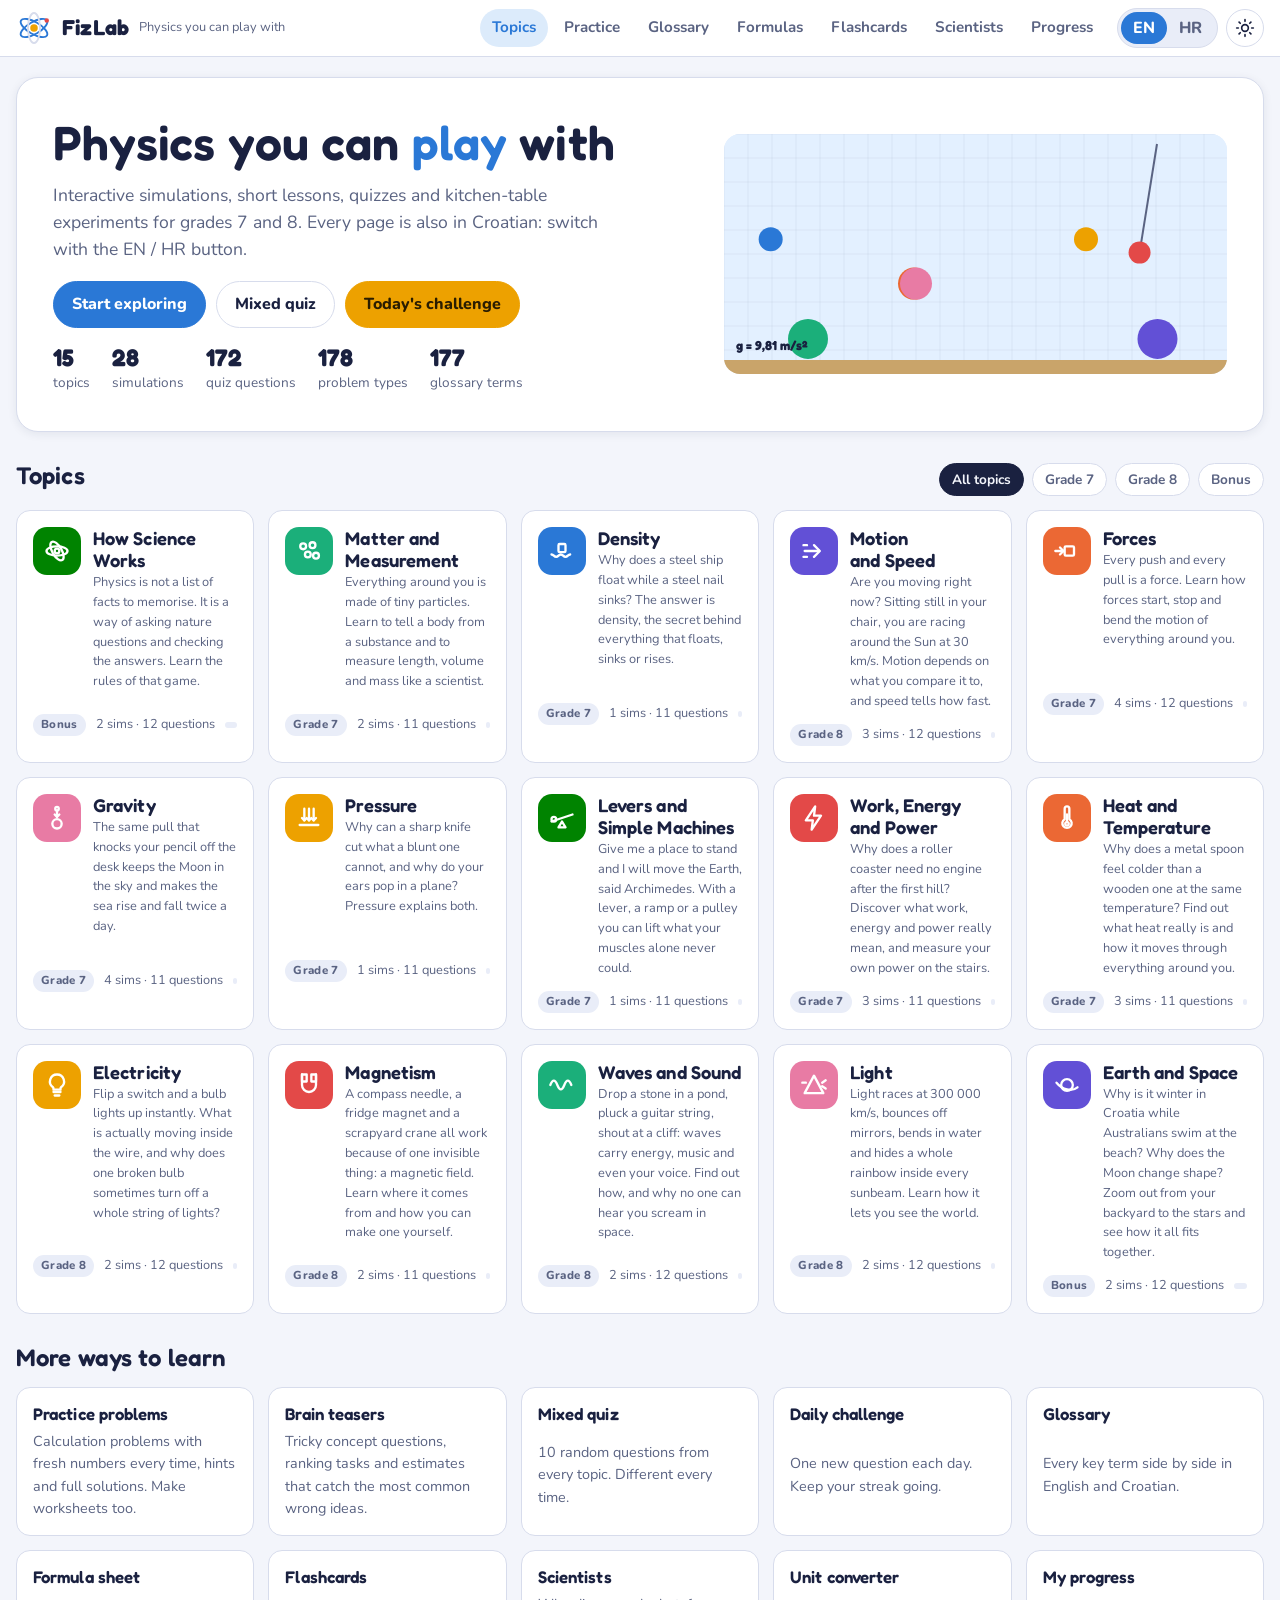
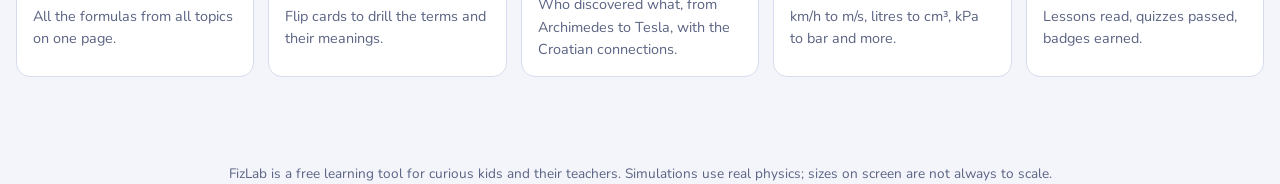
==== index.html @ 3a92bb30 "FizLab: bilingual physics learning app Co-Authored-By: Claude Fable 5.1 <noreply@anthropic.com>" ====
<!doctype html>
<html lang="en">
<head>
<meta charset="utf-8">
<meta name="viewport" content="width=device-width, initial-scale=1, viewport-fit=cover">
<title>FizLab</title>
<meta name="claude:viewport-fit-sides" content="cover">
<meta name="description" content="Interactive physics simulations, lessons and quizzes for elementary school, in English and Croatian.">
<link rel="preconnect" href="https://fonts.googleapis.com">
<link rel="stylesheet" href="https://fonts.googleapis.com/css2?family=Fredoka:wght@500;600;700&family=Nunito:ital,wght@0,400;0,700;0,800;1,400&display=swap">
<link rel="stylesheet" href="css/app.css">
</head>
<body>
<header class="topbar">
  <div class="topbar-inner">
    <a class="brand" href="#home" id="brand">
      <svg class="brand-mark" viewBox="0 0 48 48" aria-hidden="true">
        <ellipse cx="24" cy="24" rx="20" ry="8" fill="none" stroke="var(--accent)" stroke-width="2.5" transform="rotate(-30 24 24)"/>
        <ellipse cx="24" cy="24" rx="20" ry="8" fill="none" stroke="var(--accent)" stroke-width="2.5" transform="rotate(30 24 24)"/>
        <ellipse cx="24" cy="24" rx="20" ry="8" fill="none" stroke="var(--line)" stroke-width="2.5" transform="rotate(90 24 24)"/>
        <circle cx="24" cy="24" r="5" fill="var(--accent2)"/>
        <circle cx="41" cy="14" r="3" fill="var(--c8)"/>
      </svg>
      <span class="brand-name">FizLab</span>
      <span class="brand-tag" data-i18n="tagline"></span>
    </a>
    <nav class="nav" id="nav" aria-label="Main"></nav>
    <div class="top-tools">
      <div class="lang-switch" role="group" aria-label="Language">
        <button type="button" data-lang="en" class="is-active">EN</button>
        <button type="button" data-lang="hr">HR</button>
      </div>
      <button type="button" class="icon-btn" id="themeBtn" aria-label="Toggle theme">
        <svg viewBox="0 0 24 24" fill="none" stroke="currentColor" stroke-width="2" stroke-linecap="round" aria-hidden="true"><circle cx="12" cy="12" r="4"/><path d="M12 2v2M12 20v2M4.9 4.9l1.4 1.4M17.7 17.7l1.4 1.4M2 12h2M20 12h2M4.9 19.1l1.4-1.4M17.7 6.3l1.4-1.4"/></svg>
      </button>
    </div>
  </div>
</header>

<div class="app" id="app">
  <aside class="rail" id="rail"></aside>
  <main id="main" tabindex="-1"></main>
</div>
<footer class="foot" id="foot"></footer>
<div class="toast" id="toast" role="status" aria-live="polite"></div>

<!-- simulation toolkit + simulations -->
<script src="js/sims/_core.js"></script>
<script src="js/sims/freefall.js"></script>
<script src="js/sims/motion.js"></script>
<script src="js/sims/forces.js"></script>
<script src="js/sims/pendulum.js"></script>
<script src="js/sims/space.js"></script>
<script src="js/sims/density.js"></script>
<script src="js/sims/pressure.js"></script>
<script src="js/sims/lever.js"></script>
<script src="js/sims/states.js"></script>
<script src="js/sims/energy.js"></script>
<script src="js/sims/heat.js"></script>
<script src="js/sims/heattransfer.js"></script>
<script src="js/sims/spring.js"></script>
<script src="js/sims/circuit.js"></script>
<script src="js/sims/static.js"></script>
<script src="js/sims/magnet.js"></script>
<script src="js/sims/electromagnet.js"></script>
<script src="js/sims/waves.js"></script>
<script src="js/sims/sound.js"></script>
<script src="js/sims/light.js"></script>
<script src="js/sims/color.js"></script>
<script src="js/sims/motiongraphs.js"></script>
<script src="js/sims/galileo.js"></script>
<script src="js/sims/circular.js"></script>
<script src="js/sims/forcepairs.js"></script>
<script src="js/sims/energybars.js"></script>
<script src="js/sims/measure.js"></script>
<script src="js/sims/inquiry.js"></script>
<!-- topic content -->
<script src="js/content/_registry.js"></script>
<script src="js/content/matter.js"></script>
<script src="js/content/density.js"></script>
<script src="js/content/motion.js"></script>
<script src="js/content/forces.js"></script>
<script src="js/content/gravity.js"></script>
<script src="js/content/pressure.js"></script>
<script src="js/content/levers.js"></script>
<script src="js/content/energy.js"></script>
<script src="js/content/heat.js"></script>
<script src="js/content/electricity.js"></script>
<script src="js/content/magnetism.js"></script>
<script src="js/content/waves.js"></script>
<script src="js/content/light.js"></script>
<script src="js/content/space.js"></script>
<script src="js/content/science.js"></script>
<script src="js/content/summaries.js"></script>
<script src="js/content/concepts.js"></script>
<script src="js/content/scientists.js"></script>
<!-- practice problems -->
<script src="js/problems/matter.js"></script>
<script src="js/problems/density.js"></script>
<script src="js/problems/motion.js"></script>
<script src="js/problems/forces.js"></script>
<script src="js/problems/gravity.js"></script>
<script src="js/problems/pressure.js"></script>
<script src="js/problems/levers.js"></script>
<script src="js/problems/energy.js"></script>
<script src="js/problems/heat.js"></script>
<script src="js/problems/electricity.js"></script>
<script src="js/problems/magnetism.js"></script>
<script src="js/problems/waves.js"></script>
<script src="js/problems/light.js"></script>
<script src="js/problems/space.js"></script>
<script src="js/problems/science.js"></script>
<!-- app -->
<script src="js/i18n.js"></script>
<script src="js/practice.js"></script>
<script src="js/app.js"></script>
</body>
</html>
---- css/app.css ----
/* FizLab — stylesheet
   Layout concept: "lab bench" — sticky top bar, a topic rail on wide screens,
   a content panel with Lesson / Simulation / Quiz / At-home tabs; home shows topic cards. */
:root {
  --font-display: 'Fredoka', 'Nunito', system-ui, sans-serif;
  --font-body: 'Nunito', system-ui, -apple-system, 'Segoe UI', sans-serif;
  --bg: #f3f5fb; --surface: #ffffff; --surface2: #e9edf8; --fg: #1a2140; --muted: #5a6382; --line: #d7dcec;
  --accent: #2a78d6; --accent-ink: #ffffff; --accent-soft: #dcebfb;
  --accent2: #eda100; --accent2-soft: #fff1cc;
  --good: #1f9254; --good-soft: #dcf5e6; --warn: #d08700; --warn-soft: #fff3d6; --bad: #d23c3c; --bad-soft: #fde1e1;
  --c1: #2a78d6; --c2: #eb6834; --c3: #1baf7a; --c4: #eda100; --c5: #e87ba4; --c6: #008300; --c7: #6250d6; --c8: #e34948;
  --sky: #e3f0ff; --ground: #c9a46a; --water: #8ec5f5;
  --shadow: 0 2px 10px rgba(26, 33, 64, .08);
  --radius: 14px;
  --rail-w: 264px;
}
@media (prefers-color-scheme: dark) {
  :root:not([data-theme="light"]) {
    --bg: #0e1322; --surface: #171d33; --surface2: #202842; --fg: #e9ecf8; --muted: #a4acc8; --line: #2d3657;
    --accent: #3987e5; --accent-ink: #ffffff; --accent-soft: #1d3457;
    --accent2: #f0b429; --accent2-soft: #3d3012;
    --good: #35b36f; --good-soft: #15321f; --warn: #e5a52c; --warn-soft: #3a2d10; --bad: #ee6b6b; --bad-soft: #3d1a1a;
    --c1: #3987e5; --c2: #d95926; --c3: #199e70; --c4: #c98500; --c5: #d55181; --c6: #008300; --c7: #9085e9; --c8: #e66767;
    --sky: #1a2744; --ground: #6b5533; --water: #2d5f99;
    --shadow: 0 2px 12px rgba(0, 0, 0, .35);
    color-scheme: dark;
  }
}
:root[data-theme="dark"] {
  --bg: #0e1322; --surface: #171d33; --surface2: #202842; --fg: #e9ecf8; --muted: #a4acc8; --line: #2d3657;
  --accent: #3987e5; --accent-ink: #ffffff; --accent-soft: #1d3457;
  --accent2: #f0b429; --accent2-soft: #3d3012;
  --good: #35b36f; --good-soft: #15321f; --warn: #e5a52c; --warn-soft: #3a2d10; --bad: #ee6b6b; --bad-soft: #3d1a1a;
  --c1: #3987e5; --c2: #d95926; --c3: #199e70; --c4: #c98500; --c5: #d55181; --c6: #008300; --c7: #9085e9; --c8: #e66767;
  --sky: #1a2744; --ground: #6b5533; --water: #2d5f99;
  --shadow: 0 2px 12px rgba(0, 0, 0, .35);
  color-scheme: dark;
}

* { box-sizing: border-box; }
html { height: 100%; }
body {
  margin: 0; min-height: 100%;
  background: var(--bg); color: var(--fg);
  font-family: var(--font-body); font-size: 16px; line-height: 1.55;
  -webkit-font-smoothing: antialiased;
}
body::before { content: ""; position: fixed; inset: 0 0 auto; height: env(safe-area-inset-top, 0px); z-index: 60; background: var(--surface); }
h1, h2, h3, h4 { font-family: var(--font-display); font-weight: 600; line-height: 1.2; margin: 0; text-wrap: balance; letter-spacing: .005em; }
p { margin: 0; }
a { color: var(--accent); }
button { font-family: inherit; font-size: inherit; color: inherit; }
:focus-visible { outline: 3px solid var(--accent); outline-offset: 2px; border-radius: 6px; }
[hidden] { display: none !important; }
.num { font-variant-numeric: tabular-nums; }
.visually-hidden { position: absolute; width: 1px; height: 1px; overflow: hidden; clip: rect(0 0 0 0); white-space: nowrap; }

/* ---------- top bar ---------- */
.topbar {
  position: sticky; top: env(safe-area-inset-top, 0px); z-index: 50;
  background: var(--surface); border-bottom: 1px solid var(--line);
  padding-left: max(16px, env(safe-area-inset-left, 0px)); padding-right: max(16px, env(safe-area-inset-right, 0px));
}
.topbar-inner { max-width: 1280px; margin: 0 auto; display: flex; align-items: center; gap: 8px 12px; min-height: 56px; flex-wrap: wrap; padding-block: 6px; }
.brand { display: flex; align-items: center; gap: 10px; text-decoration: none; color: inherit; margin-right: auto; order: 1; }
.top-tools { order: 2; }
.nav { order: 3; flex: 1 1 100%; overflow-x: auto; flex-wrap: nowrap; scrollbar-width: none; -webkit-overflow-scrolling: touch; margin: 0 -4px; padding: 0 4px 2px; }
.nav::-webkit-scrollbar { display: none; }
@media (min-width: 900px) { .nav { order: 2; flex: 0 1 auto; overflow: visible; margin: 0; padding: 0; } .top-tools { order: 3; } }
.brand-mark { width: 36px; height: 36px; flex: none; }
.brand-name { font-family: var(--font-display); font-weight: 700; font-size: 1.35rem; letter-spacing: .01em; }
.brand-tag { font-size: .8rem; color: var(--muted); display: none; }
@media (min-width: 720px) { .brand-tag { display: block; } }
.nav { display: flex; gap: 4px; }
.nav a {
  text-decoration: none; color: var(--muted); padding: 7px 12px; border-radius: 999px; font-weight: 700; font-size: .95rem; white-space: nowrap;
}
.nav a:hover { background: var(--surface2); color: var(--fg); }
.nav a.is-active { background: var(--accent-soft); color: var(--accent); }
.top-tools { display: flex; align-items: center; gap: 8px; }

.lang-switch { display: inline-flex; border: 1px solid var(--line); border-radius: 999px; padding: 3px; background: var(--surface2); }
.lang-switch button {
  border: 0; background: transparent; padding: 5px 12px; border-radius: 999px; font-weight: 800; cursor: pointer; color: var(--muted);
}
.lang-switch button.is-active { background: var(--accent); color: var(--accent-ink); }
.icon-btn { border: 1px solid var(--line); background: var(--surface); width: 38px; height: 38px; border-radius: 50%; cursor: pointer; display: inline-grid; place-items: center; }
.icon-btn:hover { background: var(--surface2); }
.icon-btn svg { width: 20px; height: 20px; }

/* ---------- app frame ---------- */
.app {
  max-width: 1280px; margin: 0 auto;
  padding-left: max(16px, env(safe-area-inset-left, 0px)); padding-right: max(16px, env(safe-area-inset-right, 0px));
  padding-block: 20px 56px;
  display: grid; grid-template-columns: 1fr; gap: 24px;
}
@media (min-width: 1000px) {
  .app.has-rail { grid-template-columns: var(--rail-w) minmax(0, 1fr); }
}
.rail { display: none; }
@media (min-width: 1000px) {
  .app.has-rail .rail { display: block; position: sticky; top: calc(76px + env(safe-area-inset-top, 0px)); align-self: start; max-height: calc(100vh - 100px); overflow: auto; }
}
.rail h2 { font-size: .8rem; text-transform: uppercase; letter-spacing: .08em; color: var(--muted); font-family: var(--font-body); font-weight: 800; margin: 8px 12px 6px; }
.rail-list { list-style: none; margin: 0 0 14px; padding: 0; display: grid; gap: 2px; }
.rail-list a { display: flex; align-items: center; gap: 10px; text-decoration: none; color: inherit; padding: 8px 12px; border-radius: 10px; font-weight: 700; font-size: .95rem; }
.rail-list a:hover { background: var(--surface2); }
.rail-list a.is-active { background: var(--accent-soft); color: var(--accent); }
.rail-list .dot { width: 10px; height: 10px; border-radius: 50%; flex: none; }
.rail-list .pct { margin-left: auto; font-size: .75rem; color: var(--muted); }
main { min-width: 0; }

/* ---------- home ---------- */
.hero {
  background: var(--surface); border: 1px solid var(--line); border-radius: 22px; padding: 28px; display: grid; gap: 18px; grid-template-columns: 1fr; align-items: center;
  box-shadow: var(--shadow); overflow: hidden; position: relative;
}
@media (min-width: 820px) { .hero { grid-template-columns: 1.3fr 1fr; padding: 36px; } }
.hero h1 { font-size: clamp(1.9rem, 4vw, 3rem); }
.hero h1 em { font-style: normal; color: var(--accent); }
.hero .lede { color: var(--muted); font-size: 1.1rem; max-width: 52ch; margin-top: 10px; }
.hero-actions { display: flex; gap: 10px; flex-wrap: wrap; margin-top: 18px; }
.hero-art { min-height: 200px; }
.hero-art canvas { width: 100%; height: 240px; display: block; border-radius: 16px; background: var(--sky); }
.stats { display: flex; gap: 22px; flex-wrap: wrap; margin-top: 18px; }
.stat b { font-family: var(--font-display); font-size: 1.5rem; display: block; line-height: 1; }
.stat span { font-size: .85rem; color: var(--muted); }

.section-head { display: flex; align-items: baseline; justify-content: space-between; gap: 12px; flex-wrap: wrap; margin: 30px 0 14px; }
.section-head h2 { font-size: 1.5rem; }
.chips { display: flex; gap: 8px; flex-wrap: wrap; }
.chip { border: 1px solid var(--line); background: var(--surface); border-radius: 999px; padding: 6px 12px; font-weight: 700; font-size: .85rem; cursor: pointer; color: var(--muted); }
.chip.is-active { background: var(--fg); color: var(--bg); border-color: var(--fg); }

.topic-grid { display: grid; grid-template-columns: repeat(auto-fill, minmax(230px, 1fr)); gap: 14px; }
.topic-card {
  position: relative; text-align: left; border: 1px solid var(--line); background: var(--surface); border-radius: var(--radius); padding: 16px; cursor: pointer;
  display: grid; grid-template-columns: 48px 1fr; gap: 12px; align-items: start; transition: transform .15s ease, box-shadow .15s ease; text-decoration: none; color: inherit;
}
.topic-card:hover { transform: translateY(-2px); box-shadow: var(--shadow); }
.topic-icon { width: 48px; height: 48px; border-radius: 14px; display: grid; place-items: center; color: #fff; }
.topic-icon svg { width: 28px; height: 28px; }
.topic-card h3 { font-size: 1.15rem; }
.topic-card .tag { font-size: .8rem; color: var(--muted); margin-top: 2px; }
.topic-card .meta { grid-column: 1 / -1; display: flex; gap: 10px; align-items: center; font-size: .8rem; color: var(--muted); }
.progress-bar { flex: 1; height: 6px; background: var(--surface2); border-radius: 999px; overflow: hidden; }
.progress-bar i { display: block; height: 100%; background: var(--good); border-radius: 999px; }
.grade-pill { font-size: .72rem; font-weight: 800; padding: 2px 8px; border-radius: 999px; background: var(--surface2); color: var(--muted); letter-spacing: .03em; }

.quick-grid { display: grid; grid-template-columns: repeat(auto-fill, minmax(220px, 1fr)); gap: 14px; }
.quick-card { border: 1px solid var(--line); background: var(--surface); border-radius: var(--radius); padding: 16px; text-align: left; cursor: pointer; display: grid; gap: 6px; text-decoration: none; color: inherit; }
.quick-card:hover { box-shadow: var(--shadow); }
.quick-card h3 { font-size: 1.05rem; }
.quick-card p { color: var(--muted); font-size: .9rem; }

/* ---------- buttons ---------- */
.btn { border: 1px solid var(--line); background: var(--surface); color: var(--fg); padding: 10px 18px; border-radius: 999px; font-weight: 800; cursor: pointer; display: inline-flex; align-items: center; gap: 8px; text-decoration: none; }
.btn:hover { background: var(--surface2); }
.btn.primary { background: var(--accent); color: var(--accent-ink); border-color: var(--accent); }
.btn.primary:hover { filter: brightness(1.08); }
.btn.warm { background: var(--accent2); color: #2a1d00; border-color: var(--accent2); }
.btn.ghost { background: transparent; }
.btn:disabled { opacity: .5; cursor: default; }
.btn.sm { padding: 6px 12px; font-size: .9rem; }

/* ---------- topic view ---------- */
.topic-head { display: grid; gap: 10px; margin-bottom: 18px; }
.topic-head .crumbs { font-size: .9rem; color: var(--muted); display: flex; gap: 8px; align-items: center; }
.topic-head .crumbs a { color: var(--muted); text-decoration: none; font-weight: 700; }
.topic-head .crumbs a:hover { color: var(--accent); }
.topic-title { display: flex; align-items: center; gap: 14px; flex-wrap: wrap; }
.topic-title h1 { font-size: clamp(1.6rem, 3vw, 2.3rem); }
.topic-title .topic-icon { width: 54px; height: 54px; }
.topic-head .lede { color: var(--muted); max-width: 70ch; font-size: 1.05rem; }

.tabs { display: flex; gap: 4px; border-bottom: 2px solid var(--line); margin-bottom: 20px; overflow-x: auto; }
.tabs button { border: 0; background: transparent; padding: 10px 14px; font-weight: 800; color: var(--muted); cursor: pointer; border-bottom: 3px solid transparent; margin-bottom: -2px; white-space: nowrap; display: inline-flex; gap: 8px; align-items: center; }
.tabs button.is-active { color: var(--accent); border-bottom-color: var(--accent); }
.tabs .done { width: 8px; height: 8px; border-radius: 50%; background: var(--good); display: inline-block; }

/* lesson */
.lesson { display: grid; gap: 22px; grid-template-columns: 1fr; }
@media (min-width: 1100px) { .lesson { grid-template-columns: minmax(0, 1fr) 300px; align-items: start; } }
.prose { max-width: 68ch; min-width: 0; font-size: 1.05rem; }
.prose section { margin-bottom: 26px; }
.prose h3 { font-size: 1.35rem; margin-bottom: 8px; }
.prose p { margin-bottom: 10px; }
.prose p:last-child { margin-bottom: 0; }
.prose .fig { margin: 12px 0; background: var(--surface); border: 1px solid var(--line); border-radius: 12px; padding: 10px; overflow-x: auto; }
.prose .fig svg { max-width: 100%; height: auto; display: block; margin: 0 auto; }
.prose ul { margin: 6px 0 10px; padding-left: 22px; }
.aside { display: grid; gap: 14px; min-width: 0; }
.panel { background: var(--surface); border: 1px solid var(--line); border-radius: var(--radius); padding: 16px; }
.panel h4 { font-size: .8rem; text-transform: uppercase; letter-spacing: .08em; color: var(--muted); font-family: var(--font-body); font-weight: 800; margin-bottom: 10px; }
.formula { font-family: var(--font-display); font-size: 1.45rem; padding: 8px 0 2px; }
.formula-row { padding: 8px 0; border-top: 1px solid var(--line); }
.formula-row:first-of-type { border-top: 0; }
.formula-row .desc { font-size: .9rem; color: var(--muted); }
.formula-row .units { font-size: .85rem; color: var(--fg); }
.terms { display: grid; gap: 8px; }
.term { display: grid; gap: 2px; }
.term b { font-weight: 800; }
.term span { font-size: .9rem; color: var(--muted); }
.term .alt { font-size: .8rem; color: var(--accent); font-weight: 700; }
.callout { border-left: 4px solid var(--accent2); background: var(--accent2-soft); border-radius: 10px; padding: 12px 14px; }
.callout h4 { color: var(--fg); }

/* sim */
.sim-head { display: flex; gap: 10px; align-items: center; flex-wrap: wrap; margin-bottom: 12px; }
.sim-head .summary { color: var(--muted); flex: 1 1 260px; }
.sim-wrap { display: grid; gap: 18px; grid-template-columns: 1fr; }
@media (min-width: 1100px) { .sim-wrap { grid-template-columns: minmax(0, 1fr) 280px; align-items: start; } }
.sim-stage { min-width: 0; background: var(--surface); border: 1px solid var(--line); border-radius: var(--radius); padding: 12px; }
.sk-canvas-wrap { width: 100%; }
.sk-canvas { display: block; width: 100%; border-radius: 10px; background: var(--sky); touch-action: none; }
.sim-tasks ol { margin: 0; padding: 0; list-style: none; display: grid; gap: 8px; }
.sim-tasks li { display: flex; gap: 10px; align-items: flex-start; font-size: .95rem; }
.sim-tasks input { margin-top: 4px; width: 18px; height: 18px; accent-color: var(--good); flex: none; }
.sim-tasks li.done label { text-decoration: line-through; color: var(--muted); }

/* SimKit controls */
.sk-controls { display: grid; grid-template-columns: repeat(auto-fit, minmax(170px, 1fr)); gap: 10px 16px; margin-top: 12px; align-items: end; }
.sk-field { display: grid; gap: 4px; min-width: 0; }
.sk-field.is-disabled { opacity: .45; }
.sk-label { font-size: .8rem; font-weight: 800; color: var(--muted); letter-spacing: .02em; }
.sk-slider-row { display: flex; align-items: center; gap: 10px; }
.sk-slider { flex: 1; accent-color: var(--accent); height: 28px; margin: 0; min-width: 0; }
.sk-value { font-variant-numeric: tabular-nums; font-weight: 800; min-width: 64px; text-align: right; font-size: .95rem; white-space: nowrap; }
.sk-btn { border: 1px solid var(--line); background: var(--surface2); color: var(--fg); padding: 9px 14px; border-radius: 999px; font-weight: 800; cursor: pointer; white-space: nowrap; }
.sk-btn:hover { filter: brightness(1.04); }
.sk-btn.primary { background: var(--accent); color: var(--accent-ink); border-color: var(--accent); }
.sk-btn.is-active { outline: 3px solid var(--accent-soft); }
.sk-btn:disabled { opacity: .5; cursor: default; }
.sk-field-btn { align-self: end; }
.sk-select { border: 1px solid var(--line); background: var(--surface); color: var(--fg); padding: 8px 10px; border-radius: 10px; font-weight: 700; min-width: 0; }
.sk-field-toggle { grid-template-columns: auto 1fr; align-items: center; gap: 10px; padding: 4px 0 6px; }
.sk-field-toggle .sk-label { font-size: .95rem; color: var(--fg); font-weight: 700; }
.sk-switch { position: relative; width: 44px; height: 26px; display: inline-block; }
.sk-switch .sk-check { position: absolute; inset: 0; width: 100%; height: 100%; margin: 0; opacity: 0; cursor: pointer; }
.sk-switch-knob { position: absolute; inset: 0; background: var(--line); border-radius: 999px; transition: background .15s; pointer-events: none; }
.sk-switch-knob::after { content: ""; position: absolute; top: 3px; left: 3px; width: 20px; height: 20px; border-radius: 50%; background: var(--surface); transition: transform .15s; box-shadow: 0 1px 3px rgba(0,0,0,.25); }
.sk-check:checked + .sk-switch-knob { background: var(--accent); }
.sk-check:checked + .sk-switch-knob::after { transform: translateX(18px); }
.sk-check:focus-visible + .sk-switch-knob { outline: 3px solid var(--accent); outline-offset: 2px; }
.sk-seg { display: inline-flex; flex-wrap: wrap; gap: 4px; background: var(--surface2); padding: 4px; border-radius: 12px; justify-self: start; }
@media (min-width: 560px) { .sk-field-seg { grid-column: span 2; } }
.sk-seg-btn { border: 0; background: transparent; padding: 6px 12px; border-radius: 9px; font-weight: 800; cursor: pointer; color: var(--muted); font-size: .9rem; }
.sk-seg-btn.is-active { background: var(--surface); color: var(--fg); box-shadow: 0 1px 3px rgba(0,0,0,.12); }
.sk-field-readout .sk-readout { display: flex; align-items: baseline; gap: 6px; padding: 6px 10px; background: var(--surface2); border-radius: 10px; }
.sk-readout-value { font-family: var(--font-display); font-size: 1.3rem; font-variant-numeric: tabular-nums; }
.sk-readout-unit { color: var(--muted); font-size: .9rem; }
.sk-note { grid-column: 1 / -1; color: var(--muted); font-size: .9rem; margin: 0; }

/* quiz */
.quiz { max-width: 760px; }
.quiz-top { display: flex; align-items: center; justify-content: space-between; gap: 12px; margin-bottom: 14px; flex-wrap: wrap; }
.quiz-top .progress-bar { flex: 1 1 160px; height: 10px; }
.quiz-card { background: var(--surface); border: 1px solid var(--line); border-radius: var(--radius); padding: 22px; display: grid; gap: 16px; }
.quiz-q { font-size: 1.25rem; font-weight: 700; }
.quiz-type { font-size: .78rem; text-transform: uppercase; letter-spacing: .08em; color: var(--muted); font-weight: 800; }
.options { display: grid; gap: 10px; }
.option { text-align: left; border: 2px solid var(--line); background: var(--surface); border-radius: 12px; padding: 12px 14px; cursor: pointer; display: flex; gap: 12px; align-items: center; font-size: 1.02rem; }
.option:hover:not(:disabled) { border-color: var(--accent); }
.option .key { width: 28px; height: 28px; border-radius: 8px; background: var(--surface2); display: inline-grid; place-items: center; font-weight: 800; font-size: .9rem; flex: none; }
.option.correct { border-color: var(--good); background: var(--good-soft); }
.option.wrong { border-color: var(--bad); background: var(--bad-soft); }
.option:disabled { cursor: default; }
.num-answer { display: flex; gap: 10px; align-items: center; flex-wrap: wrap; }
.num-answer input { font: inherit; font-size: 1.1rem; padding: 10px 12px; border: 2px solid var(--line); border-radius: 10px; width: 160px; background: var(--surface); color: var(--fg); font-variant-numeric: tabular-nums; }
.num-answer .unit { font-weight: 800; color: var(--muted); }
.feedback { border-radius: 12px; padding: 12px 14px; display: grid; gap: 4px; }
.feedback.ok { background: var(--good-soft); border-left: 4px solid var(--good); }
.feedback.no { background: var(--bad-soft); border-left: 4px solid var(--bad); }
.feedback b { font-weight: 800; }
.quiz-actions { display: flex; gap: 10px; justify-content: flex-end; flex-wrap: wrap; }
.result { text-align: center; display: grid; gap: 14px; justify-items: center; padding: 10px; }
.score-ring { width: 150px; height: 150px; position: relative; }
.score-ring svg { width: 100%; height: 100%; transform: rotate(-90deg); }
.score-ring .label { position: absolute; inset: 0; display: grid; place-items: center; font-family: var(--font-display); font-size: 2rem; }
.result p { color: var(--muted); max-width: 44ch; }

/* at home */
.experiment { display: grid; gap: 16px; grid-template-columns: 1fr; max-width: 900px; }
@media (min-width: 820px) { .experiment { grid-template-columns: 1fr 1fr; } }
.experiment .panel ol, .experiment .panel ul { margin: 0; padding-left: 20px; display: grid; gap: 6px; }
.experiment .wide { grid-column: 1 / -1; }
.safety { border-left: 4px solid var(--warn); background: var(--warn-soft); border-radius: 10px; padding: 10px 14px; font-size: .95rem; }

/* glossary / formulas / flashcards / progress */
.toolbar { display: flex; gap: 10px; align-items: center; flex-wrap: wrap; margin-bottom: 16px; }
.search { font: inherit; padding: 10px 14px; border: 1px solid var(--line); border-radius: 999px; background: var(--surface); color: var(--fg); flex: 1 1 220px; min-width: 0; }
.table-wrap { overflow-x: auto; border: 1px solid var(--line); border-radius: var(--radius); background: var(--surface); }
table { border-collapse: collapse; width: 100%; min-width: 560px; }
th, td { text-align: left; padding: 10px 14px; border-bottom: 1px solid var(--line); vertical-align: top; }
th { font-size: .78rem; text-transform: uppercase; letter-spacing: .08em; color: var(--muted); }
tr:last-child td { border-bottom: 0; }
td b { font-weight: 800; }
td .alt { color: var(--accent); font-weight: 700; }
.formula-grid { display: grid; grid-template-columns: repeat(auto-fill, minmax(260px, 1fr)); gap: 14px; }
.formula-card { background: var(--surface); border: 1px solid var(--line); border-radius: var(--radius); padding: 16px; display: grid; gap: 6px; }
.formula-card .formula { font-size: 1.6rem; }
.formula-card .topic { font-size: .78rem; color: var(--muted); text-transform: uppercase; letter-spacing: .08em; font-weight: 800; }

.flash { max-width: 560px; margin: 0 auto; display: grid; gap: 14px; justify-items: center; }
.flashcard { width: 100%; aspect-ratio: 16 / 9; max-width: 100%; perspective: 1200px; cursor: pointer; border: 0; background: transparent; padding: 0; }
.flashcard-inner { position: relative; width: 100%; height: 100%; transition: transform .5s; transform-style: preserve-3d; }
.flashcard.is-flipped .flashcard-inner { transform: rotateY(180deg); }
.flash-face { position: absolute; inset: 0; backface-visibility: hidden; border-radius: 18px; border: 1px solid var(--line); background: var(--surface); display: grid; place-items: center; padding: 24px; text-align: center; font-size: 1.3rem; box-shadow: var(--shadow); }
.flash-face.back { transform: rotateY(180deg); background: var(--accent-soft); font-size: 1.05rem; }
.flash-face small { display: block; font-size: .78rem; color: var(--muted); text-transform: uppercase; letter-spacing: .08em; margin-bottom: 8px; font-weight: 800; }
@media (prefers-reduced-motion: reduce) { .flashcard-inner { transition: none; } .topic-card { transition: none; } }

.badges { display: grid; grid-template-columns: repeat(auto-fill, minmax(200px, 1fr)); gap: 12px; }
.badge { background: var(--surface); border: 1px solid var(--line); border-radius: var(--radius); padding: 14px; display: grid; grid-template-columns: 44px 1fr; gap: 12px; align-items: center; }
.badge.locked { opacity: .5; filter: grayscale(1); }
.badge-icon { width: 44px; height: 44px; border-radius: 50%; display: grid; place-items: center; background: var(--accent2-soft); color: var(--fg); font-size: 1.3rem; }
.badge b { display: block; }
.badge span { font-size: .85rem; color: var(--muted); }
.progress-table td .progress-bar { width: 140px; display: inline-block; vertical-align: middle; margin-right: 8px; }

.empty { color: var(--muted); padding: 24px; text-align: center; }
footer.foot { color: var(--muted); font-size: .85rem; text-align: center; padding: 30px 0 0; }
.toast { position: fixed; left: 50%; bottom: calc(20px + env(safe-area-inset-bottom, 0px)); transform: translateX(-50%); background: var(--fg); color: var(--bg); padding: 10px 16px; border-radius: 999px; font-weight: 700; box-shadow: var(--shadow); z-index: 80; opacity: 0; transition: opacity .25s; pointer-events: none; }
.toast.show { opacity: 1; }
.kbd { font-family: ui-monospace, monospace; font-size: .8rem; background: var(--surface2); padding: 1px 6px; border-radius: 6px; border: 1px solid var(--line); }

/* ---------- practice problems ---------- */
.practice { max-width: 820px; }
.practice-card { background: var(--surface); border: 1px solid var(--line); border-radius: var(--radius); padding: 22px; display: grid; gap: 14px; }
.practice-head { display: flex; justify-content: space-between; gap: 10px; flex-wrap: wrap; align-items: center; }
.practice-head a { text-decoration: none; }
.level-stars { font-size: .85rem; font-weight: 800; color: var(--accent2); letter-spacing: .05em; }
.practice-text { font-size: 1.15rem; font-weight: 700; line-height: 1.5; }
.practice-hint { background: var(--accent2-soft); border-left: 4px solid var(--accent2); border-radius: 10px; padding: 10px 14px; }
.practice-steps { background: var(--surface2); border-radius: 12px; padding: 12px 16px; }
.practice-steps ol { margin: 6px 0 0; padding-left: 22px; display: grid; gap: 4px; font-variant-numeric: tabular-nums; }
.practice-answer { margin-top: 8px; font-weight: 800; }
.practice-actions { justify-content: flex-start; }
.quiz-top .summary { color: var(--muted); flex: 1 1 260px; margin: 0; }
.worksheet { margin-top: 16px; }
.ws-list { margin: 0; padding-left: 26px; display: grid; gap: 14px; }
.ws-list li { background: var(--surface); border: 1px solid var(--line); border-radius: 12px; padding: 12px 14px 12px 10px; }
.ws-meta { display: flex; gap: 10px; align-items: center; margin-bottom: 4px; }
.ws-answer { display: none; margin-top: 8px; color: var(--good); }
.worksheet.show-answers .ws-answer { display: block; }
.summary-panel { margin-bottom: 26px; border-left: 4px solid var(--accent); }
.summary-list { margin: 0; padding-left: 20px; display: grid; gap: 6px; font-size: 1rem; }
.myth { padding: 8px 0; border-top: 1px solid var(--line); font-size: .92rem; display: grid; gap: 3px; }
.myth:first-of-type { border-top: 0; }
.myth-q { color: var(--muted); }
.myth-a b { color: var(--good); }
.worked { background: var(--surface); border: 1px solid var(--line); border-radius: var(--radius); padding: 18px; margin-top: 10px; }
.worked .practice-text { font-size: 1.05rem; }
.worked .practice-steps { margin-top: 10px; }

/* ---------- scientists ---------- */
.sci-grid { display: grid; gap: 12px; }
.sci-card { display: grid; grid-template-columns: 64px 1fr; gap: 14px; background: var(--surface); border: 1px solid var(--line); border-radius: var(--radius); padding: 16px; align-items: start; }
.sci-card.is-croatia { border-left: 4px solid var(--c8); }
.sci-year { font-family: var(--font-display); font-size: 1.2rem; color: var(--muted); padding-top: 4px; }
.sci-main { display: grid; gap: 6px; min-width: 0; }
.sci-main h3 { font-size: 1.25rem; }
.sci-meta { display: flex; gap: 8px; flex-wrap: wrap; align-items: center; color: var(--muted); font-size: .9rem; }
.sci-field { color: var(--accent); font-weight: 700; font-size: .95rem; }
.sci-body { display: grid; gap: 10px; margin-top: 4px; }
.sci-body .chips { display: inline-flex; }
.sci-body a.chip { text-decoration: none; }
.sci-main > .btn { justify-self: start; }

/* ---------- converter ---------- */
.converter { display: grid; gap: 12px; margin-bottom: 16px; }
.converter .toolbar { margin: 0; }
.conv-result { font-family: var(--font-display); font-size: 1.5rem; padding: 10px 14px; background: var(--accent-soft); border-radius: 12px; color: var(--fg); overflow-wrap: anywhere; }

/* ---------- brain teasers + guide ---------- */
.rank-pool { display: grid; gap: 8px; }
.rank-placed { margin: 0 0 12px; padding: 0; list-style: none; display: grid; gap: 6px; }
.rank-placed li { display: flex; gap: 10px; align-items: center; background: var(--surface2); border-radius: 10px; padding: 8px 12px; border: 2px solid transparent; }
.rank-placed li.correct { border-color: var(--good); background: var(--good-soft); }
.rank-placed li.wrong { border-color: var(--bad); background: var(--bad-soft); }
.rank-placed .key, .rank-pool .key { width: 28px; height: 28px; border-radius: 8px; background: var(--surface); display: inline-grid; place-items: center; font-weight: 800; font-size: .9rem; flex: none; }
.rank-correct { margin: 6px 0 0; padding-left: 22px; }
.guide { margin-top: 16px; }
.guide summary { cursor: pointer; font-weight: 800; color: var(--accent); }
.guide-steps { margin: 10px 0 0; padding-left: 22px; display: grid; gap: 6px; }
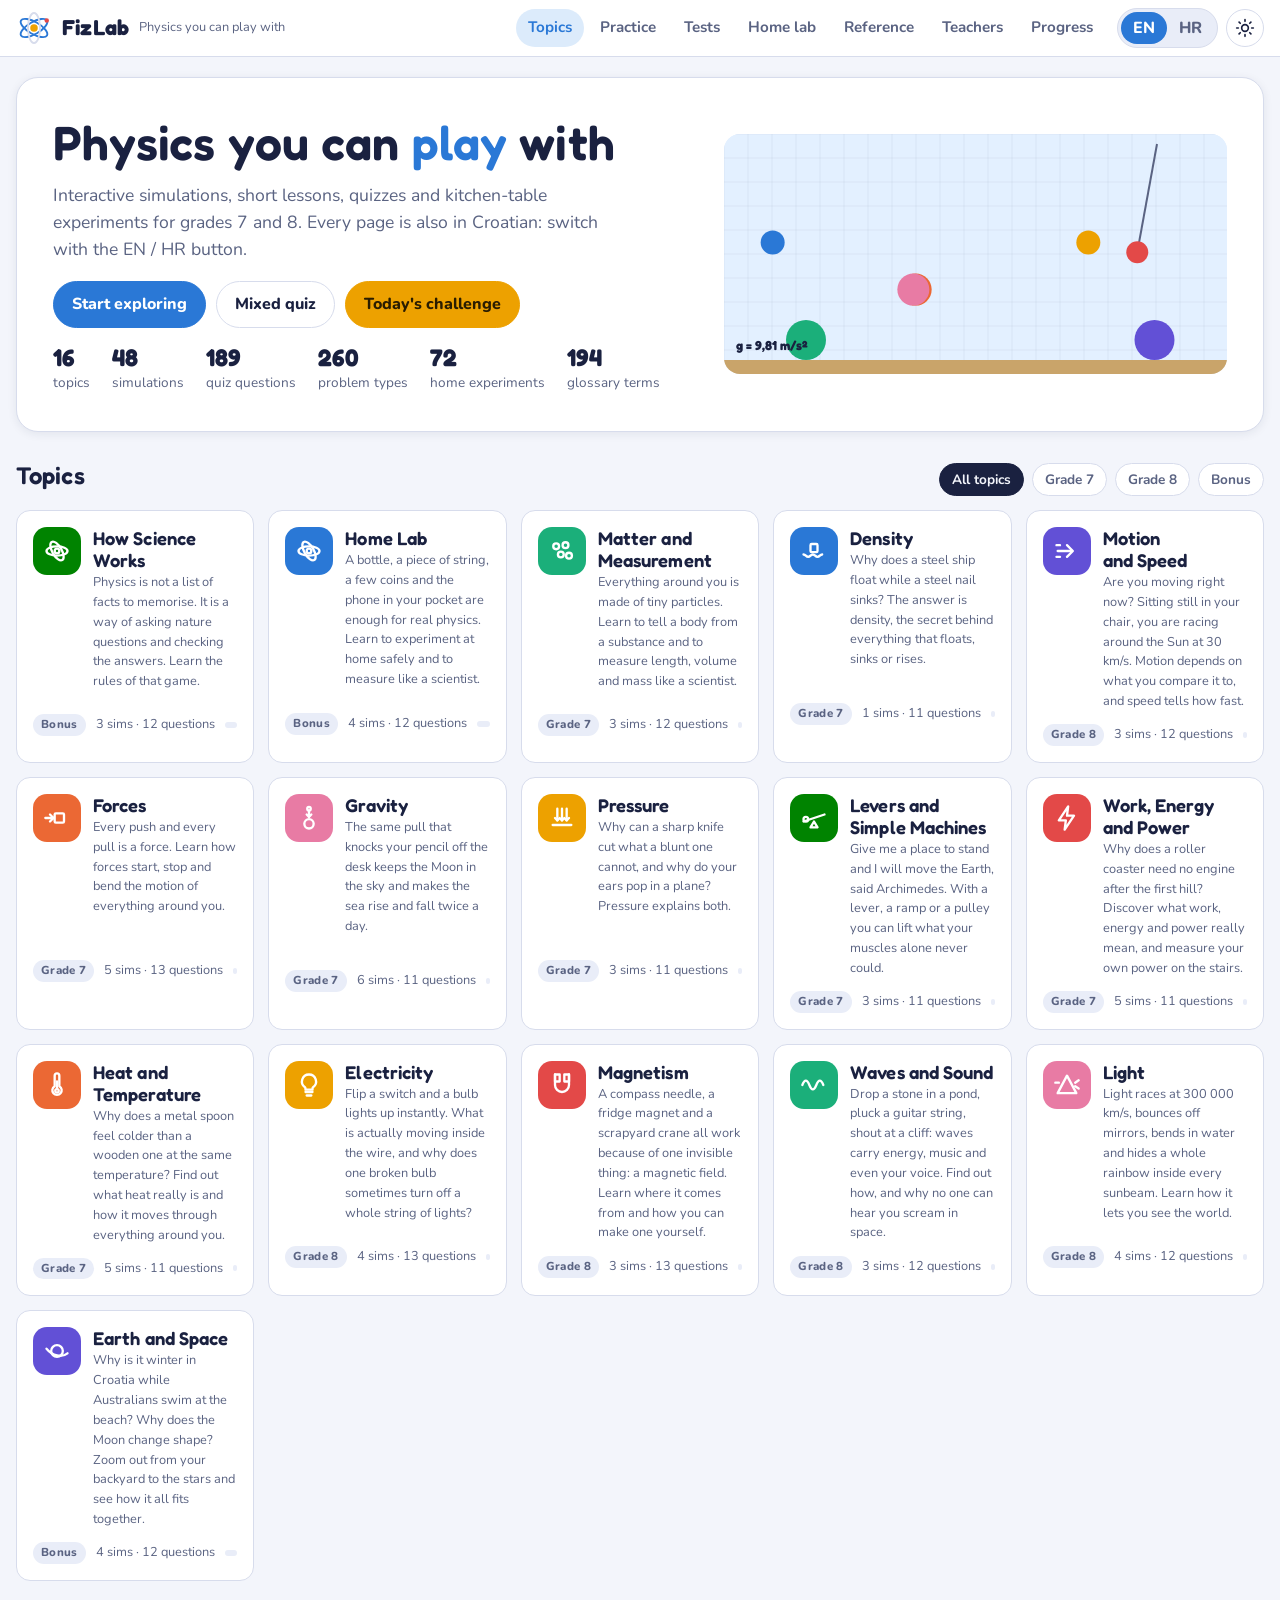
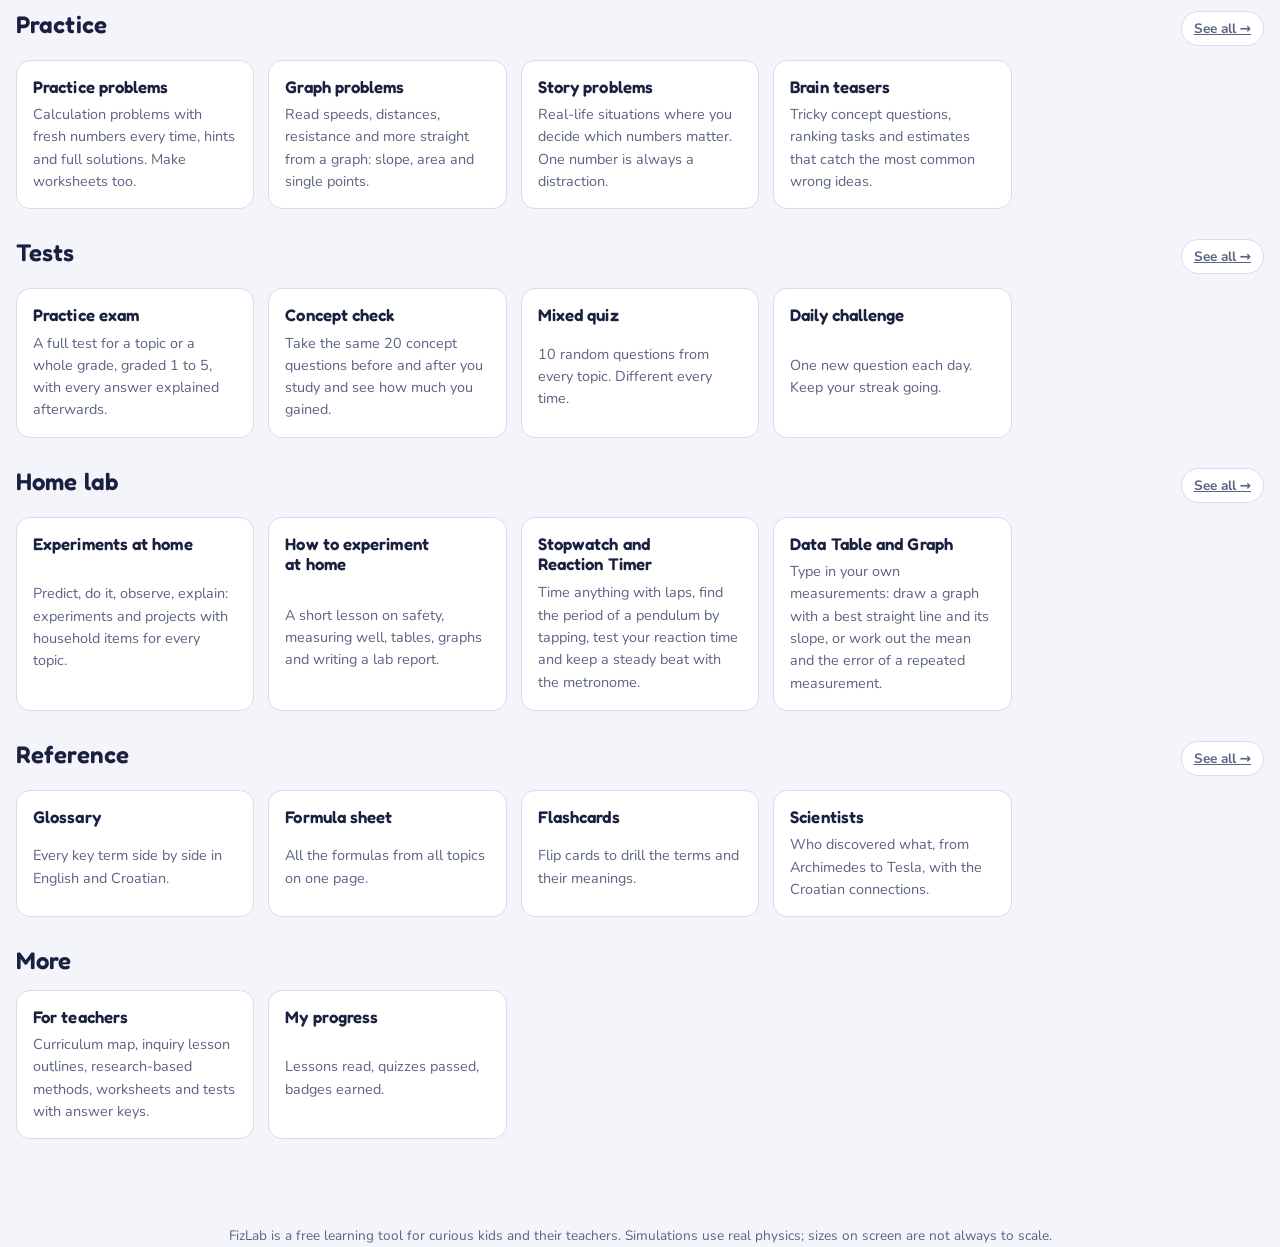
==== commit c5a599c9: "Add home lab, exams, teacher corner and 20 new simulations Research-based extension inspired by univ" ====
--- a/index.html
+++ b/index.html
@@ -74,6 +74,26 @@
 <script src="js/sims/energybars.js"></script>
 <script src="js/sims/measure.js"></script>
 <script src="js/sims/inquiry.js"></script>
+<script src="js/sims/lens.js"></script>
+<script src="js/sims/eclipse.js"></script>
+<script src="js/sims/ripple.js"></script>
+<script src="js/sims/induction.js"></script>
+<script src="js/sims/resistance.js"></script>
+<script src="js/sims/energychain.js"></script>
+<script src="js/sims/gas.js"></script>
+<script src="js/sims/expansion.js"></script>
+<script src="js/sims/heatingcurve.js"></script>
+<script src="js/sims/hydraulics.js"></script>
+<script src="js/sims/pulleys.js"></script>
+<script src="js/sims/balance.js"></script>
+<script src="js/sims/friction.js"></script>
+<script src="js/sims/orbits.js"></script>
+<script src="js/sims/projectile.js"></script>
+<script src="js/sims/collisions.js"></script>
+<script src="js/sims/stopwatch.js"></script>
+<script src="js/sims/tonegen.js"></script>
+<script src="js/sims/datalab.js"></script>
+<script src="js/sims/sensors.js"></script>
 <!-- topic content -->
 <script src="js/content/_registry.js"></script>
 <script src="js/content/matter.js"></script>
@@ -91,8 +111,20 @@
 <script src="js/content/light.js"></script>
 <script src="js/content/space.js"></script>
 <script src="js/content/science.js"></script>
+<script src="js/content/homelab.js"></script>
 <script src="js/content/summaries.js"></script>
+<script src="js/content/summaries2.js"></script>
 <script src="js/content/concepts.js"></script>
+<script src="js/content/concepts2.js"></script>
+<script src="js/content/experiments1.js"></script>
+<script src="js/content/experiments2.js"></script>
+<script src="js/content/predictions.js"></script>
+<script src="js/content/predictions_optics.js"></script>
+<script src="js/content/predictions_electric.js"></script>
+<script src="js/content/predictions_thermal.js"></script>
+<script src="js/content/predictions_mechanics1.js"></script>
+<script src="js/content/predictions_mechanics2.js"></script>
+<script src="js/content/teaching.js"></script>
 <script src="js/content/scientists.js"></script>
 <!-- practice problems -->
 <script src="js/problems/matter.js"></script>
@@ -110,9 +142,14 @@
 <script src="js/problems/light.js"></script>
 <script src="js/problems/space.js"></script>
 <script src="js/problems/science.js"></script>
+<script src="js/problems/graphs.js"></script>
+<script src="js/problems/context.js"></script>
 <!-- app -->
 <script src="js/i18n.js"></script>
+<script src="js/i18n2.js"></script>
+<script src="js/graph.js"></script>
 <script src="js/practice.js"></script>
+<script src="js/more.js"></script>
 <script src="js/app.js"></script>
 </body>
 </html>
--- a/css/app.css
+++ b/css/app.css
@@ -384,3 +384,91 @@
 .guide { margin-top: 16px; }
 .guide summary { cursor: pointer; font-weight: 800; color: var(--accent); }
 .guide-steps { margin: 10px 0 0; padding-left: 22px; display: grid; gap: 6px; }
+
+/* ---------- SimKit extras (tools) ---------- */
+.sk-input { font: inherit; padding: 8px 10px; border: 1px solid var(--line); border-radius: 10px; background: var(--surface); color: var(--fg); min-width: 0; width: 100%; font-variant-numeric: tabular-nums; }
+.sk-panel { background: var(--surface2); border-radius: 12px; padding: 12px 14px; margin-top: 12px; display: grid; gap: 8px; }
+.sk-big { font-family: var(--font-display); font-size: clamp(2.2rem, 8vw, 4rem); font-variant-numeric: tabular-nums; line-height: 1.1; text-align: center; }
+.sk-row { display: flex; gap: 10px; flex-wrap: wrap; align-items: center; }
+.sk-table-wrap { overflow-x: auto; }
+.sk-table { border-collapse: collapse; width: 100%; min-width: 0; font-variant-numeric: tabular-nums; }
+.sk-table th, .sk-table td { padding: 6px 10px; border-bottom: 1px solid var(--line); text-align: right; }
+.sk-table th:first-child, .sk-table td:first-child { text-align: left; }
+.sk-table input { font: inherit; width: 100%; min-width: 60px; padding: 4px 6px; border: 1px solid var(--line); border-radius: 8px; background: var(--surface); color: var(--fg); text-align: right; }
+.sk-msg { border-left: 4px solid var(--warn); background: var(--warn-soft); border-radius: 10px; padding: 10px 14px; font-size: .95rem; }
+
+/* ---------- graphs in problems ---------- */
+.graph-fig { background: var(--surface2); border-radius: 12px; padding: 8px; max-width: 520px; overflow-x: auto; }
+.fz-graph { display: block; width: 100%; height: auto; min-width: 300px; }
+
+/* ---------- experiments library + predict cards ---------- */
+.exp-list { display: grid; gap: 10px; }
+.exp-card { background: var(--surface); border: 1px solid var(--line); border-radius: var(--radius); overflow: hidden; }
+.exp-card.is-done { border-left: 4px solid var(--good); }
+.exp-head { width: 100%; text-align: left; border: 0; background: transparent; padding: 14px 16px; cursor: pointer; display: grid; gap: 8px; }
+.exp-head:hover { background: var(--surface2); }
+.exp-title { display: grid; gap: 2px; }
+.exp-title b { font-family: var(--font-display); font-size: 1.12rem; font-weight: 600; }
+.exp-q { color: var(--muted); font-size: .95rem; }
+.exp-meta { display: flex; gap: 10px; flex-wrap: wrap; align-items: center; }
+.exp-done { color: var(--good); font-weight: 800; }
+.exp-body { padding: 4px 16px 16px; display: grid; gap: 12px; }
+.exp-cols { display: grid; gap: 12px; grid-template-columns: 1fr; }
+@media (min-width: 760px) { .exp-cols { grid-template-columns: 1fr 1.4fr; } }
+.exp-body .panel ul, .exp-body .panel ol { margin: 0; padding-left: 20px; display: grid; gap: 5px; }
+.exp-notes { width: 100%; font: inherit; padding: 10px 12px; border: 1px solid var(--line); border-radius: 10px; background: var(--surface); color: var(--fg); resize: vertical; }
+.exp-donerow { display: flex; gap: 10px; align-items: center; margin-top: 10px; font-weight: 700; }
+.exp-donerow input { width: 20px; height: 20px; accent-color: var(--good); }
+.exp-reveal { display: grid; gap: 10px; }
+.poe-card { background: var(--accent-soft); border-radius: var(--radius); padding: 14px 16px; display: grid; gap: 10px; }
+.poe-sim { margin-bottom: 14px; }
+.poe-q { font-weight: 700; font-size: 1.05rem; }
+.poe-try { font-size: .98rem; }
+.poe-card .option { padding: 9px 12px; font-size: .98rem; }
+@media (min-width: 900px) { .poe-options { grid-template-columns: repeat(3, minmax(0, 1fr)); } }
+.option.is-picked { border-color: var(--accent); background: var(--surface2); }
+
+/* ---------- exam paper ---------- */
+.paper { display: grid; gap: 14px; max-width: 860px; }
+.paper-q { background: var(--surface); border: 1px solid var(--line); border-radius: var(--radius); padding: 16px 18px; display: grid; gap: 10px; }
+.paper-num { display: flex; gap: 10px; align-items: baseline; }
+.paper-text { font-weight: 700; font-size: 1.08rem; }
+.paper-timer { font-weight: 800; }
+.paper-actions { align-items: center; }
+.paper-actions .sk-note { flex: 1; color: var(--warn); font-weight: 700; }
+.paper-result { margin-bottom: 4px; }
+.exam-setup { display: grid; gap: 8px; margin-bottom: 14px; }
+.exam-setup .toolbar { margin: 0; }
+.exam-setup input[type=checkbox] { width: 18px; height: 18px; accent-color: var(--accent); }
+.exam-grade { display: grid; gap: 6px; justify-items: center; }
+.grade-big { width: 92px; height: 92px; border-radius: 50%; display: grid; place-items: center; font-family: var(--font-display); font-size: 3rem; color: #fff; background: var(--good); }
+.grade-big.grade-1 { background: var(--bad); } .grade-big.grade-2 { background: var(--warn); } .grade-big.grade-3 { background: var(--c4); }
+.check-gain { display: grid; gap: 6px; }
+
+/* ---------- teacher corner ---------- */
+.teach-outline { display: grid; gap: 12px; max-width: 900px; }
+.teach-part { display: grid; gap: 8px; }
+.teach-part ul, .teach-part ol { margin: 0; padding-left: 22px; display: grid; gap: 5px; }
+.teach-answer { color: var(--muted); }
+.teach-en { color: var(--muted); font-size: .9rem; margin-top: 3px; }
+.method-grid { display: grid; gap: 10px; grid-template-columns: repeat(auto-fill, minmax(300px, 1fr)); align-items: start; }
+.method summary { cursor: pointer; display: grid; gap: 2px; }
+.method summary b { font-family: var(--font-display); font-size: 1.08rem; font-weight: 600; }
+.method-origin { color: var(--muted); font-size: .88rem; }
+.method p, .method ol { margin-top: 8px; }
+.method ol { padding-left: 22px; display: grid; gap: 4px; }
+.method-inapp { font-size: .92rem; }
+.resource-list { margin: 0; padding-left: 20px; display: grid; gap: 10px; }
+.chips a.chip { text-decoration: none; }
+td .chips { gap: 5px; }
+td .chip { padding: 3px 9px; font-size: .78rem; }
+
+/* ---------- print (worksheets and exams on paper) ---------- */
+@media print {
+  .topbar, .rail, footer.foot, .toast, .toolbar, .tabs, .hero-actions, .quiz-actions, .chips, .guide, .exam-setup, .practice, .panel:has(.chips), .section-head .chip, body::before { display: none !important; }
+  body { background: #fff; color: #000; font-size: 12pt; }
+  .app { display: block; padding: 0; max-width: none; }
+  .paper-q, .ws-list li, .quiz-card { break-inside: avoid; border: 1px solid #999; }
+  .num-answer input { border: 0; border-bottom: 1px solid #000; border-radius: 0; background: transparent; }
+  .worksheet:not(.show-answers) .ws-answer { display: none; }
+}
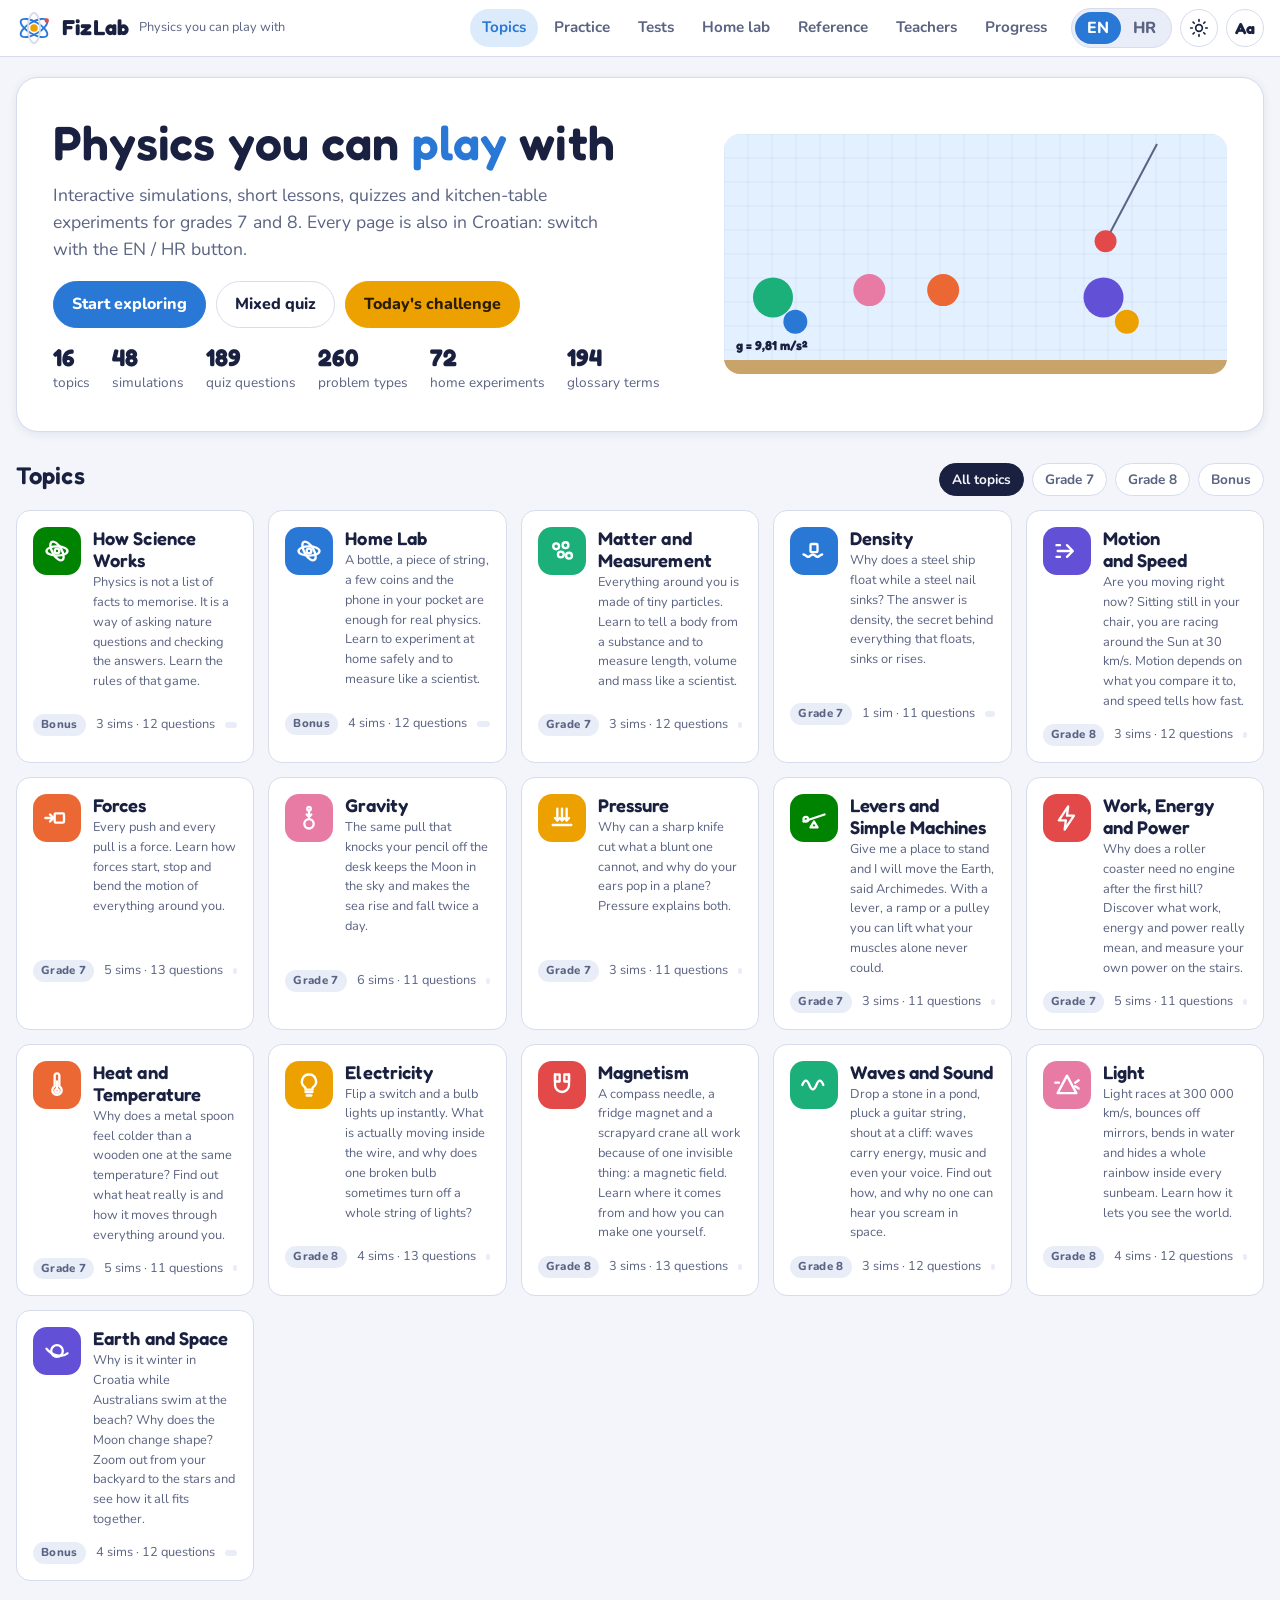
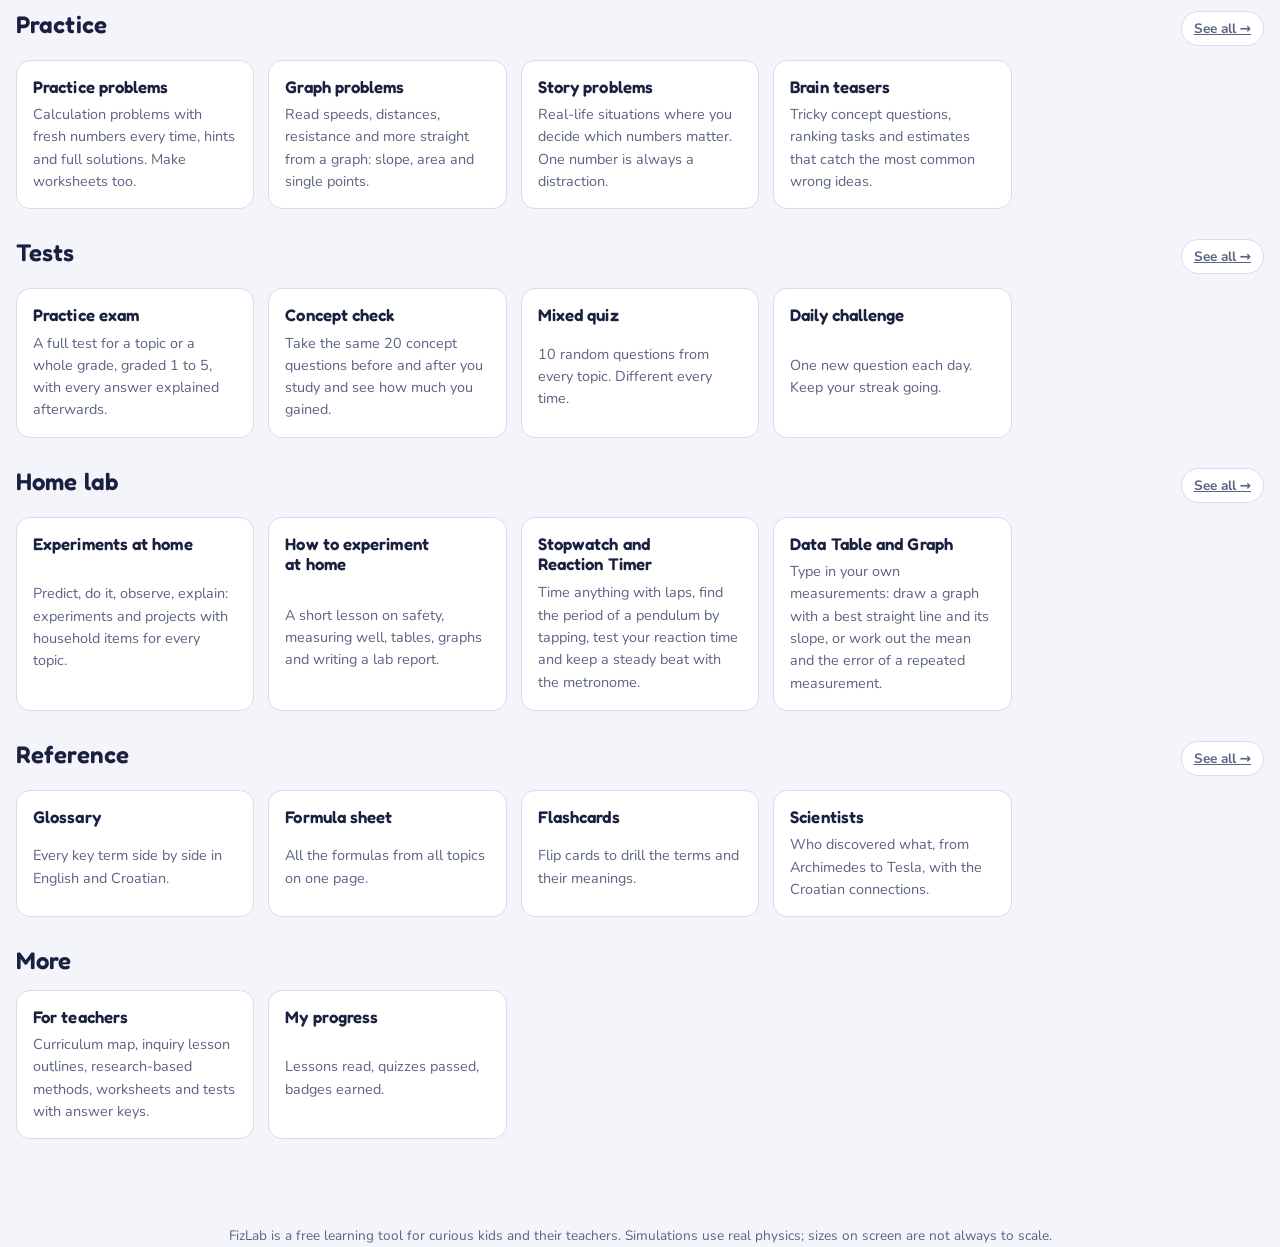
==== commit 09b6e023: "Add reading options and a full Croatian language review Reading options ("Aa" button in the top bar," ====
--- a/index.html
+++ b/index.html
@@ -33,6 +33,18 @@
       <button type="button" class="icon-btn" id="themeBtn" aria-label="Toggle theme">
         <svg viewBox="0 0 24 24" fill="none" stroke="currentColor" stroke-width="2" stroke-linecap="round" aria-hidden="true"><circle cx="12" cy="12" r="4"/><path d="M12 2v2M12 20v2M4.9 4.9l1.4 1.4M17.7 17.7l1.4 1.4M2 12h2M20 12h2M4.9 19.1l1.4-1.4M17.7 6.3l1.4-1.4"/></svg>
       </button>
+      <div class="read-menu">
+        <button type="button" class="icon-btn" id="readBtn" aria-label="Reading options" aria-haspopup="dialog" aria-expanded="false" aria-controls="readPanel">
+          <span class="read-glyph" aria-hidden="true">Aa</span>
+        </button>
+        <div class="read-panel" id="readPanel" role="dialog" aria-labelledby="readTitle" hidden>
+          <h2 id="readTitle" data-i18n="read.title"></h2>
+          <label class="read-opt"><input type="checkbox" data-read="dys"><span><b data-i18n="read.dys"></b><small data-i18n="read.dysHint"></small></span></label>
+          <label class="read-opt"><input type="checkbox" data-read="bold"><span><b data-i18n="read.bold"></b><small data-i18n="read.boldHint"></small></span></label>
+          <label class="read-opt"><input type="checkbox" data-read="guide"><span><b data-i18n="read.guide"></b><small data-i18n="read.guideHint"></small></span></label>
+          <p class="read-note" data-i18n="read.note"></p>
+        </div>
+      </div>
     </div>
   </div>
 </header>
@@ -150,6 +162,7 @@
 <script src="js/graph.js"></script>
 <script src="js/practice.js"></script>
 <script src="js/more.js"></script>
+<script src="js/reading.js"></script>
 <script src="js/app.js"></script>
 </body>
 </html>
--- a/css/app.css
+++ b/css/app.css
@@ -464,7 +464,59 @@
 td .chip { padding: 3px 9px; font-size: .78rem; }
 
 /* ---------- print (worksheets and exams on paper) ---------- */
+/* ---------- reading options (js/reading.js) ---------- */
+.read-menu { position: relative; }
+.read-glyph { font-family: var(--font-display); font-weight: 700; font-size: 1rem; line-height: 1; letter-spacing: 0; }
+#readBtn.is-on { border-color: var(--accent); background: var(--accent-soft); color: var(--accent); }
+.read-panel {
+  position: fixed; left: 16px; top: 64px; width: min(340px, calc(100vw - 32px)); max-height: calc(100vh - 80px); overflow-y: auto; z-index: 70;
+  background: var(--surface); border: 1px solid var(--line); border-radius: var(--radius); box-shadow: 0 10px 30px rgba(14, 19, 34, .2);
+  padding: 14px 10px 12px; display: grid; gap: 2px; letter-spacing: normal; word-spacing: normal; line-height: 1.45;
+}
+.read-panel h2 { font-size: 1.05rem; margin: 0 8px 6px; }
+.read-opt { display: grid; grid-template-columns: auto 1fr; gap: 12px; align-items: start; padding: 10px 8px; border-radius: 10px; cursor: pointer; }
+.read-opt:hover { background: var(--surface2); }
+.read-opt b { display: block; font-size: .98rem; }
+.read-opt small { display: block; color: var(--muted); font-size: .85rem; margin-top: 2px; }
+.read-opt input { appearance: none; -webkit-appearance: none; width: 42px; height: 24px; margin: 1px 0 0; border-radius: 999px; background: var(--line); position: relative; cursor: pointer; transition: background .15s; }
+.read-opt input::before { content: ""; position: absolute; top: 3px; left: 3px; width: 18px; height: 18px; border-radius: 50%; background: #fff; box-shadow: 0 1px 3px rgba(0, 0, 0, .3); transition: transform .15s; }
+.read-opt input:checked { background: var(--accent); }
+.read-opt input:checked::before { transform: translateX(18px); }
+.read-note { font-size: .82rem; color: var(--muted); margin: 6px 8px 0; }
+@media (prefers-reduced-motion: reduce) { .read-opt input, .read-opt input::before, .read-guide { transition: none; } }
+
+/* dyslexia-friendly text: BDA style guide + WCAG 1.4.12 spacing, cream background in the light theme */
+html.read-dys { --bg: #f6f0e1; --surface: #fffbf2; --surface2: #f0e8d5; --line: #e2d8c0; --fg: #262a3d; --muted: #5b5f70; --sky: #f3ecdb; }
+html.read-dys #main, html.read-dys .rail, html.read-dys .foot { letter-spacing: .12em; word-spacing: .24em; line-height: 1.75; }
+html.read-dys #main :is(h1, h2, h3, h4), html.read-dys .rail h2 { letter-spacing: .05em; word-spacing: .12em; line-height: 1.35; }
+html.read-dys .prose { font-size: 1.15rem; }
+html.read-dys .prose p, html.read-dys .prose li { margin-bottom: .8em; }
+html.read-dys .option { font-size: 1.08rem; }
+html.read-dys :is(em, i, cite, dfn) { font-style: normal; font-weight: 700; }
+html.read-dys :is(.panel h4, .quiz-type, th, .rail h2, .grade-pill) { text-transform: none; letter-spacing: .06em; }
+html.read-dys .sim-stage { letter-spacing: .06em; word-spacing: .12em; line-height: 1.6; }
+html.read-dys :is(.formula, .num, .sk-value, .sk-readout-value, .key, input, textarea, select) { letter-spacing: .02em; word-spacing: normal; }
+
+/* bold word beginnings (ADHD focus) */
+.rb-b { font-weight: 800; }
+html.read-bold :is(.quiz-q, .practice-text, .poe-q, .paper-text) { font-weight: 400; }   /* bold question text would hide the effect */
+
+/* reading guide: a band that follows the pointer and dims the rest (a "shade" reading ruler) */
+.read-guide {
+  --guide-dim: rgba(20, 24, 40, .22);
+  position: fixed; left: 0; right: 0; top: 0; height: 2.6rem; z-index: 45; pointer-events: none; display: none;
+  border-block: 2px solid var(--accent); border-block-color: color-mix(in srgb, var(--accent) 55%, transparent);
+  background: color-mix(in srgb, var(--accent2) 8%, transparent);
+  box-shadow: 0 0 0 100vmax var(--guide-dim); transition: opacity .12s; will-change: transform;
+}
+html.read-guide-on .read-guide { display: block; }
+html.read-dys .read-guide { height: 3.2rem; }
+.read-guide.is-hidden { opacity: 0; }
+@media (prefers-color-scheme: dark) { :root:not([data-theme="light"]) .read-guide { --guide-dim: rgba(0, 0, 0, .55); background: transparent; } }
+:root[data-theme="dark"] .read-guide { --guide-dim: rgba(0, 0, 0, .55); background: transparent; }
+
 @media print {
+  .read-guide { display: none !important; }
   .topbar, .rail, footer.foot, .toast, .toolbar, .tabs, .hero-actions, .quiz-actions, .chips, .guide, .exam-setup, .practice, .panel:has(.chips), .section-head .chip, body::before { display: none !important; }
   body { background: #fff; color: #000; font-size: 12pt; }
   .app { display: block; padding: 0; max-width: none; }
